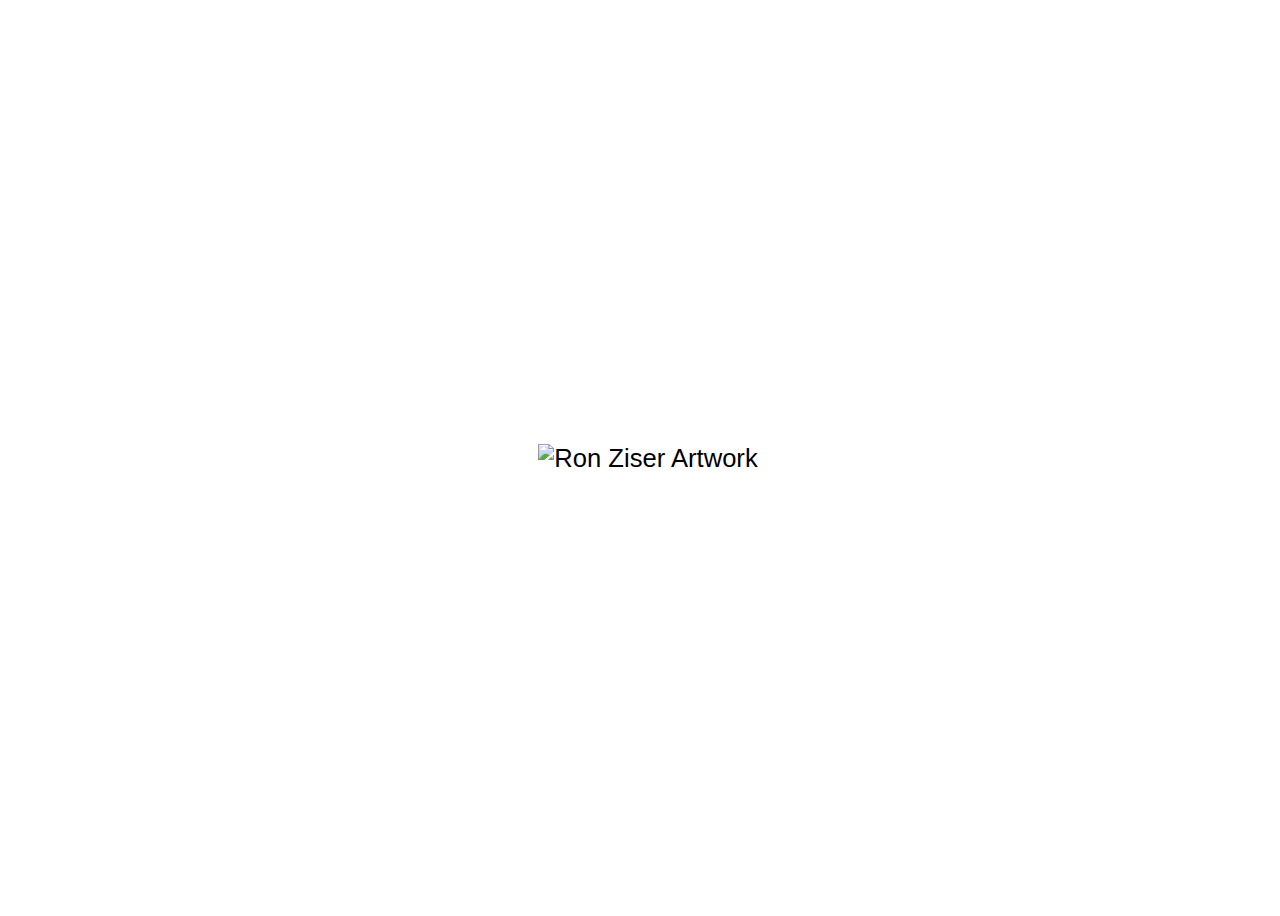
==== index.html @ 32789f2c "Update index.html" ====
<!DOCTYPE html>
<html lang="en">
<head> 
    
    <meta charset="UTF-8">
    <meta name="viewport" content="width=device-width, initial-scale=1.0">
    <title>Ron Ziser</title>
    <!--Stylesheet-->
    <link rel="stylesheet" href="style.css">
</head>


<body>
    
    <div id="home">
        <div class="image-wrapper">
            <img id="slideshow-img" src="Artboard_01.jpg" alt="Ron Ziser Artwork">
        </div>
    </div>

    <script>
        document.getElementById("home").onclick = function() {turnOnMenu()};
        
        function turnOnMenu() {
            window.location.href = "menu.html";
        }
        
        // Removed duplicated function
        
        const images = ['Artboard_01.jpg', 'Artboard_02.jpg', 'Artboard_03.jpg', 'Artboard_04.jpg'];
        let currentIndex = 0;
        
        function changeImage() {
          currentIndex++;
          if (currentIndex === images.length) {
            currentIndex = 0;
          }
          const imgElement = document.getElementById('slideshow-img');
          imgElement.src = images[currentIndex];
        }
        
        setInterval(changeImage, 3000);
    </script>

</body>
</html>
---- style.css ----
html {
    /*
    font-size: 20px;
    */
    font-size: 2vmax;
    font-family: Arial, Helvetica, sans-serif;
}

@import url('https://fonts.googleapis.com/css2?family=Quicksand:wght@300&display=swap');
@import url('https://fonts.googleapis.com/css2?family=Be+Vietnam+Pro:wght@100&display=swap');

body {
	background-color: white;
}

h1 {
    font-size: 1rem;
    margin-bottom: 2rem;
}

p {
    margin-bottom: 2rem;
}

/* menu */

#menu {
    width: 100vw;
    height: 100vh;
    background: white;
    display: flex;
    align-items: center;
    justify-content: center;
	opacity: 1;
	animation-name: fadeInOpacity;
	animation-iteration-count: 1;
	animation-timing-function: ease-in;
	animation-duration: 1s;
      
}

#menu-container {
    width: 20rem;
    height: auto;
    text-align: center;
}


#menu a {
    display: block;
    text-decoration: none;
    color: black;
    margin-bottom: calc(20px + .5vw);
    font-size: calc(20px + .5vw);
    font-family: 'Be Vietnam Pro', sans-serif;
    font-weight: 100;
  }



@keyframes fadeInOpacity {
	0% {
		opacity: 0;
	}
	100% {
		opacity: 1;
	}
}




/* home page container */

#home {
    width: 100vw;
    height: 100vh;
    background: white;
    display: flex;
    align-items: center;
    justify-content: center;
    cursor: pointer;
    
  }



 /* home page slidshow */

.slideshow-container {

    background-repeat: no-repeat;
    transition: all .8s ease-in-out;
    animation: slide 12s infinite;
    background-color: white;
    animation-delay: 0s;
    
}




.slideshow-wrapper {
   
    color: white;
    background-color: white(0, 0, 0, 0.5);
    transition: all .12s ease-in-out;
  
}


@keyframes slide {

    
    0%{
    opacity: 0;
    background-image: url("Artboard_01.jpg");
    background-size: contain;
    }
 
    20%{
    opacity: 1;
    background-image: url("Artboard_01.jpg");
    background-size: contain;
    }
    25%{
    opacity: 0;
    background-image: url("Artboard_01.jpg");
    background-size: contain;
    }
    25.1%{
    opacity: 0;
    background-image: url("Artboard_02.jpg");
    background-size: contain;
    }
 
    45%{
    opacity: 1;
    background-image: url("Artboard_02.jpg");
    background-size: contain;
    }
    50%{
    opacity: 0;
    background-image: url("Artboard_02.jpg");
    background-size: contain;
    }
    50.01%{
    opacity: 0;
    background-image: url("Artboard_01.jpg");
    background-size: contain;
    }
 
    70%{
    opacity: 1;
    background-image: url("Artboard_01.jpg");
    background-size: contain;
    }
    75%{
    opacity: 0;
    background-image: url("Artboard_01.jpg");
    background-size: contain;
    }
 
    75.01%{
    opacity: 0;
    background-image: url("Artboard_02.jpg");
    background-size: contain;
    }
 
    95%{
    opacity: 1;
    background-image: url("Artboard_02.jpg");
    background-size: contain;
    }
    100%{
    opacity: 0;
    background-image: url("Artboard_02.jpg");
    background-size: contain;
    }
 }


img{
    width: 100%;
}

/* about page */


#close-button {
        background-color: transparent;
        border-color: transparent;
        font-family: 'Zen Maru Gothic', sans-serif;
        border-style: solid;
        border-collapse: separate; 
        text-align: center;
        vertical-align: auto;
        transform: rotate(45deg);
        cursor: pointer;
        position: fixed;
        border-radius: 50%;
        -webkit-border-radius: 50%;

}

#close-button:hover {
    color: white;
}

@media screen and (orientation: landscape) {

    #home {
        width: 100vw;
        height: 100vh;
    }

    .slideshow-container {
        width: 30vmax;
        height: 30vmax;
        margin-left: 20vmax;
        margin-right: 20vmax;
    }

    #close-button {
        margin-right: 15%;
        margin-left: 85%;
        margin-top: 2vmax;
        width:6vmax;
        height:6vmax;
        font-size: 6vmax;
        
    }    
    
#about-page {
    width: 100vw;
    height: auto;
    background: white;
    display: flex;
    align-items: center;
    justify-content: center;
    font-size: 1vmax;
    opacity: 1;
    animation-name: fadeInOpacity;
	animation-iteration-count: 1;
    animation-timing-function: ease-in;
	animation-duration: 1s;

}

#about-container {
    margin-top: 10vmin;
    width: auto;
    margin-left: 30%;
    margin-right: 30%;
    text-align: left;

}

#last-paragraph {
    margin-bottom: 7rem;
    
}

p {
    margin-bottom: 2vmax;
}

h1 {
    font-size: 1vmax;
    margin-bottom: 2vmax;
}

}

@media screen and (orientation: portrait) {

    #home {
       width: 100vw;
       height: 100vh; 
       
    }

    .slideshow-container {    
        width: 70vmin;
        height: 70vmin;
        margin-left: 13vmin;
        margin-right: 17vmin;
        
    }

    #close-button {
    
        margin-right: 30%;
        margin-top: 2vmax;
        width:12vmax;
        height:12vmax;
        margin-left: 70%;
        font-size: 8vmax;
        
      
        
    }

    #about-page {
        width: 100vw;
        height: auto;
        background: white;
        display: flex;
        align-items: center;
        justify-content: center;
        font-size: 3vmin;
        
    }
    
    #about-container {
        margin-top: 8rem;
        width: auto;
        margin-left: 10%;
        margin-right: 10%;
        text-align: left;
    
    }
    
    #last-paragraph {
        margin-bottom: 7rem;
        
    }

    h1 {
        font-size: 3vmin;
    }
    
}
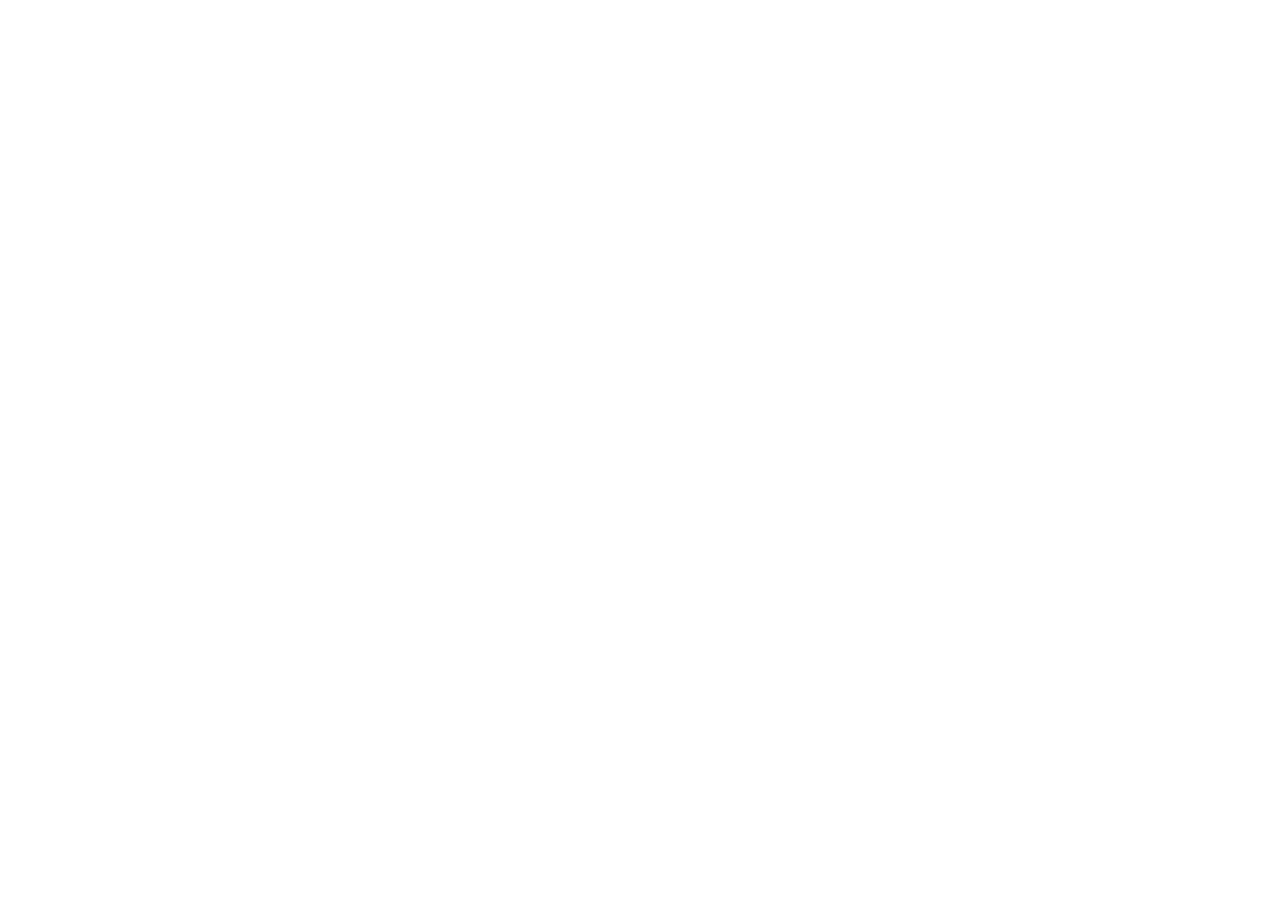
==== commit bb5dbdb6: "Update index.html" ====
--- a/index.html
+++ b/index.html
@@ -13,37 +13,45 @@
 <body>
     
     <div id="home">
-        <div class="image-wrapper">
-            <img id="slideshow-img" src="Artboard_01.jpg" alt="Ron Ziser Artwork">
+    <div class="slideshow-container">
+        <div class="slideshow-wrapper">
+            
         </div>
     </div>
+</div>
 
-    <script>
-        document.getElementById("home").onclick = function() {turnOnMenu()};
-        
-        function turnOnMenu() {
-            window.location.href = "menu.html";
-        }
-        
-        // Removed duplicated function
-        
-        const images = ['Artboard_01.jpg', 'Artboard_02.jpg', 'Artboard_03.jpg', 'Artboard_04.jpg'];
-        let currentIndex = 0;
-        
-        function changeImage() {
-          currentIndex++;
-          if (currentIndex === images.length) {
-            currentIndex = 0;
-          }
-          const imgElement = document.getElementById('slideshow-img');
-          imgElement.src = images[currentIndex];
-        }
-        
-        setInterval(changeImage, 3000);
-    </script>
+<script>
+
+document.getElementById("home").onclick = function() {turnOnMenu()};
+
+function turnOnMenu() {
+    window.location.href = "menu.html";
+}
+
+document.getElementsByClassName("slideshow-container").onclick = function() {turnOnMenu()};
+
+function turnOnMenu() {
+    window.location.href = "menu.html";
+}
+
+const images = ['Artboard_01.jpg', 'Artboard_02.jpg', 'Artboard_03.jpg', 'Artboard_04.jpg'];
+let currentIndex = 0;
+
+function changeImage() {
+  currentIndex++;
+  if (currentIndex === images.length) {
+    currentIndex = 0;
+  }
+  const imgElement = document.getElementById('slideshow-img');
+  imgElement.src = images[currentIndex];
+}
+
+setInterval(changeImage, 3000);
+
+
+</script>
 
 </body>
 </html>
 
 
-
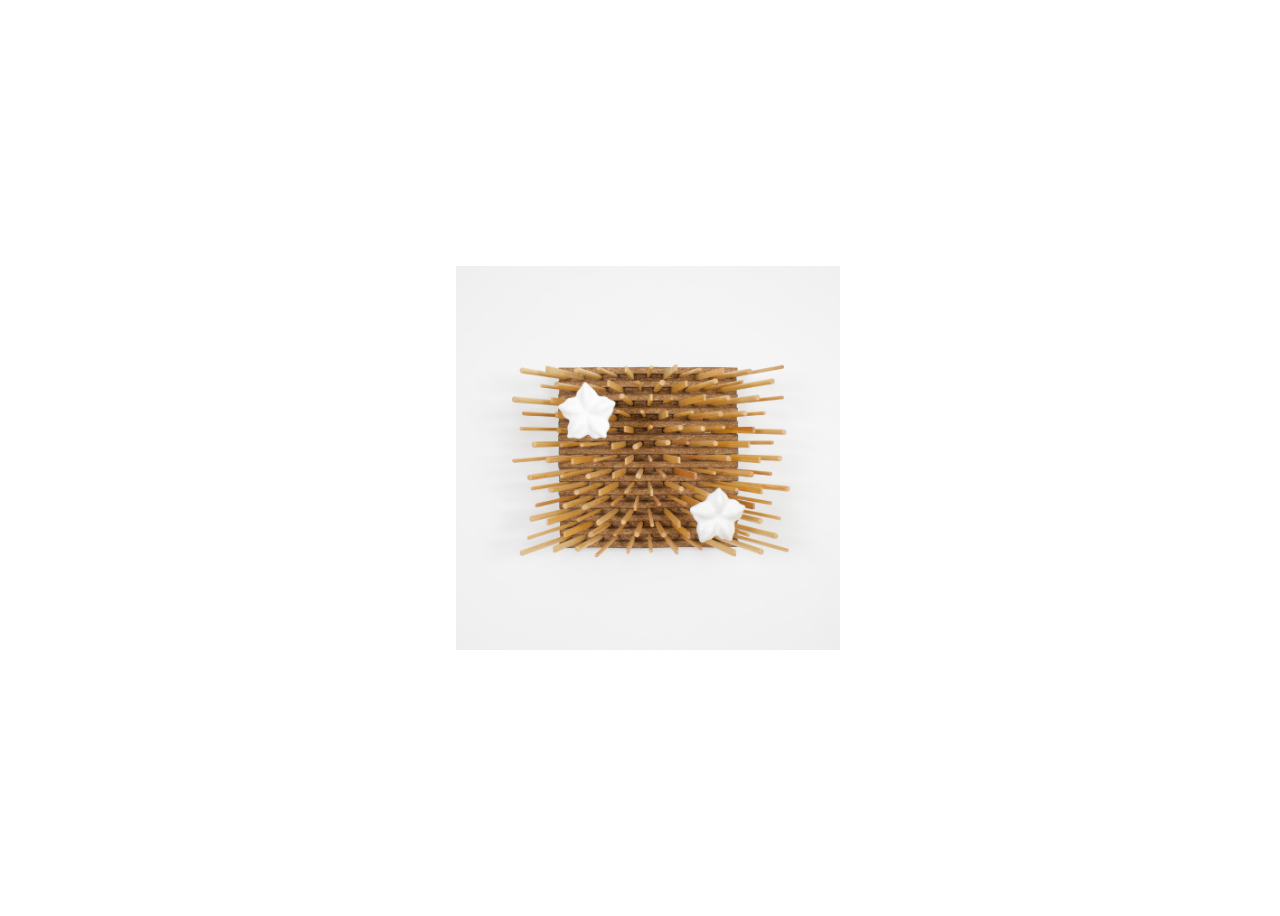
==== commit 4b17499a: "Rename index2.html to index.html" ====
--- a/index.html
+++ b/index.html
@@ -1,57 +1,33 @@
 <!DOCTYPE html>
 <html lang="en">
 <head> 
-    
     <meta charset="UTF-8">
     <meta name="viewport" content="width=device-width, initial-scale=1.0">
     <title>Ron Ziser</title>
     <!--Stylesheet-->
     <link rel="stylesheet" href="style.css">
 </head>
-
-
 <body>
-    
     <div id="home">
-    <div class="slideshow-container">
-        <div class="slideshow-wrapper">
-            
+        <div class="slideshow-container">
+            <div class="slideshow-wrapper">
+                <img id="static-img" src="Artboard_02.jpg" alt="Temporary Image">
+            </div>
         </div>
     </div>
-</div>
 
-<script>
+    <script>
+        document.getElementById("home").onclick = function() { turnOnMenu() };
 
-document.getElementById("home").onclick = function() {turnOnMenu()};
+        function turnOnMenu() {
+            window.location.href = "menu.html";
+        }
 
-function turnOnMenu() {
-    window.location.href = "menu.html";
-}
+        document.getElementsByClassName("slideshow-container")[0].onclick = function() { turnOnMenu() };
 
-document.getElementsByClassName("slideshow-container").onclick = function() {turnOnMenu()};
-
-function turnOnMenu() {
-    window.location.href = "menu.html";
-}
-
-const images = ['Artboard_01.jpg', 'Artboard_02.jpg', 'Artboard_03.jpg', 'Artboard_04.jpg'];
-let currentIndex = 0;
-
-function changeImage() {
-  currentIndex++;
-  if (currentIndex === images.length) {
-    currentIndex = 0;
-  }
-  const imgElement = document.getElementById('slideshow-img');
-  imgElement.src = images[currentIndex];
-}
-
-setInterval(changeImage, 3000);
-
-
-</script>
-
+        function turnOnMenu() {
+            window.location.href = "menu.html";
+        }
+    </script>
 </body>
 </html>
-
-
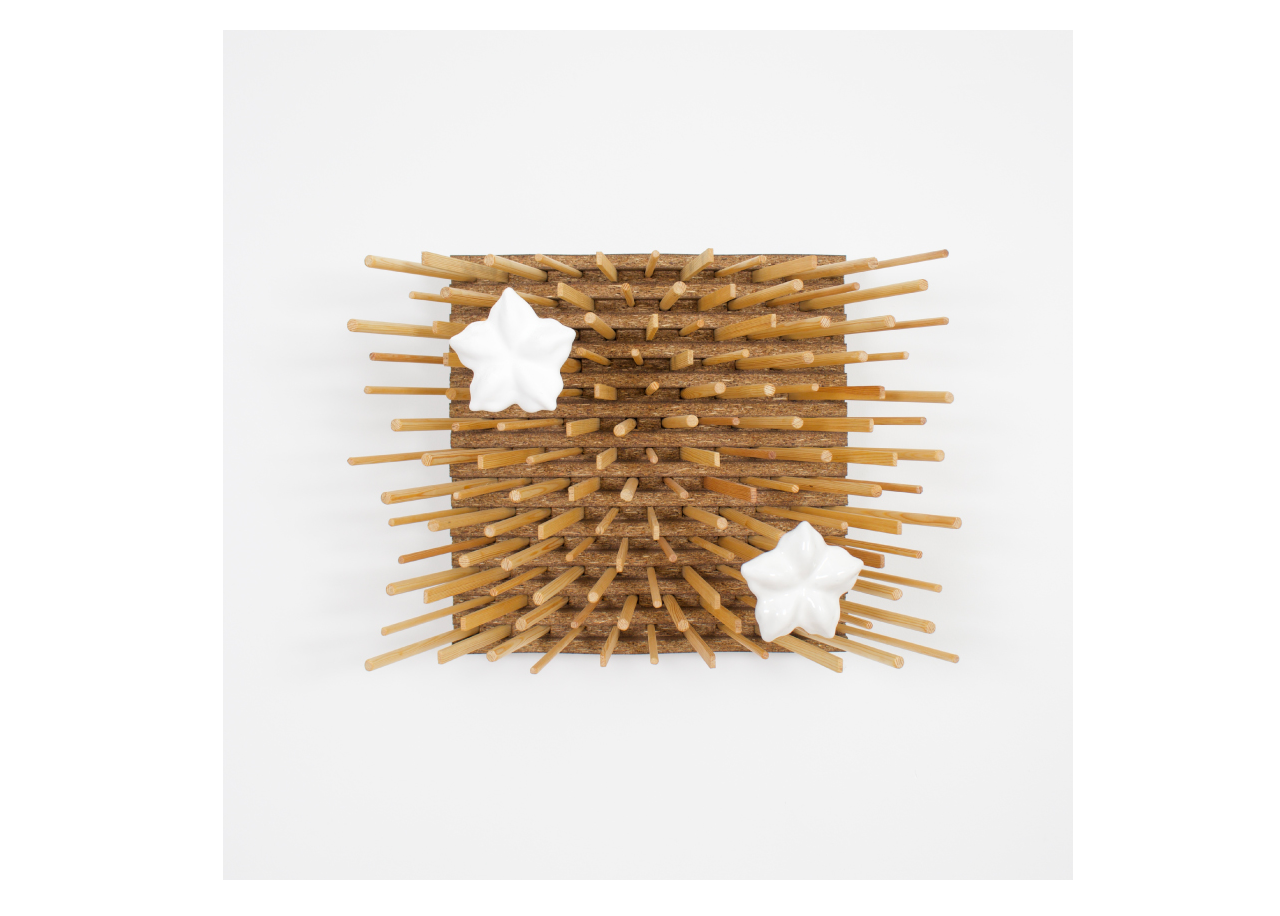
==== commit bcaaff00: "Update index.html" ====
--- a/index.html
+++ b/index.html
@@ -9,25 +9,26 @@
 </head>
 <body>
     <div id="home">
-        <div class="slideshow-container">
-            <div class="slideshow-wrapper">
+        
+            <a href="about.html">
                 <img id="static-img" src="Artboard_02.jpg" alt="Temporary Image">
-            </div>
+           
         </div>
     </div>
-
+<!--
     <script>
         document.getElementById("home").onclick = function() { turnOnMenu() };
 
         function turnOnMenu() {
-            window.location.href = "menu.html";
+            window.location.href = "about.html";
         }
 
         document.getElementsByClassName("slideshow-container")[0].onclick = function() { turnOnMenu() };
 
         function turnOnMenu() {
-            window.location.href = "menu.html";
+            window.location.href = "about.html";
         }
     </script>
+    -->
 </body>
 </html>
--- a/style.css
+++ b/style.css
@@ -21,6 +21,11 @@
 p {
     margin-bottom: 2rem;
 }
+
+#cv-details p {
+    margin-bottom: 5rem; /* Adjust as needed */
+}
+
 
 /* menu */
 
@@ -108,6 +113,14 @@
   
 }
 
+#static-img {
+    width: 100%;
+    height: auto; /* Maintain aspect ratio */
+    max-width: 100%; /* Ensure the image doesn't exceed the container width */
+    max-height: 100%; /* Ensure the image doesn't exceed the container height */
+    object-fit: contain; /* Ens */
+}
+
 
 @keyframes slide {
 
@@ -261,9 +274,17 @@
     
 }
 
+
 p {
     margin-bottom: 2vmax;
-}
+    
+}
+
+	#cv-details p {
+    margin-bottom: 5rem; /* Adjust as needed */
+}
+
+	
 
 h1 {
     font-size: 1vmax;
